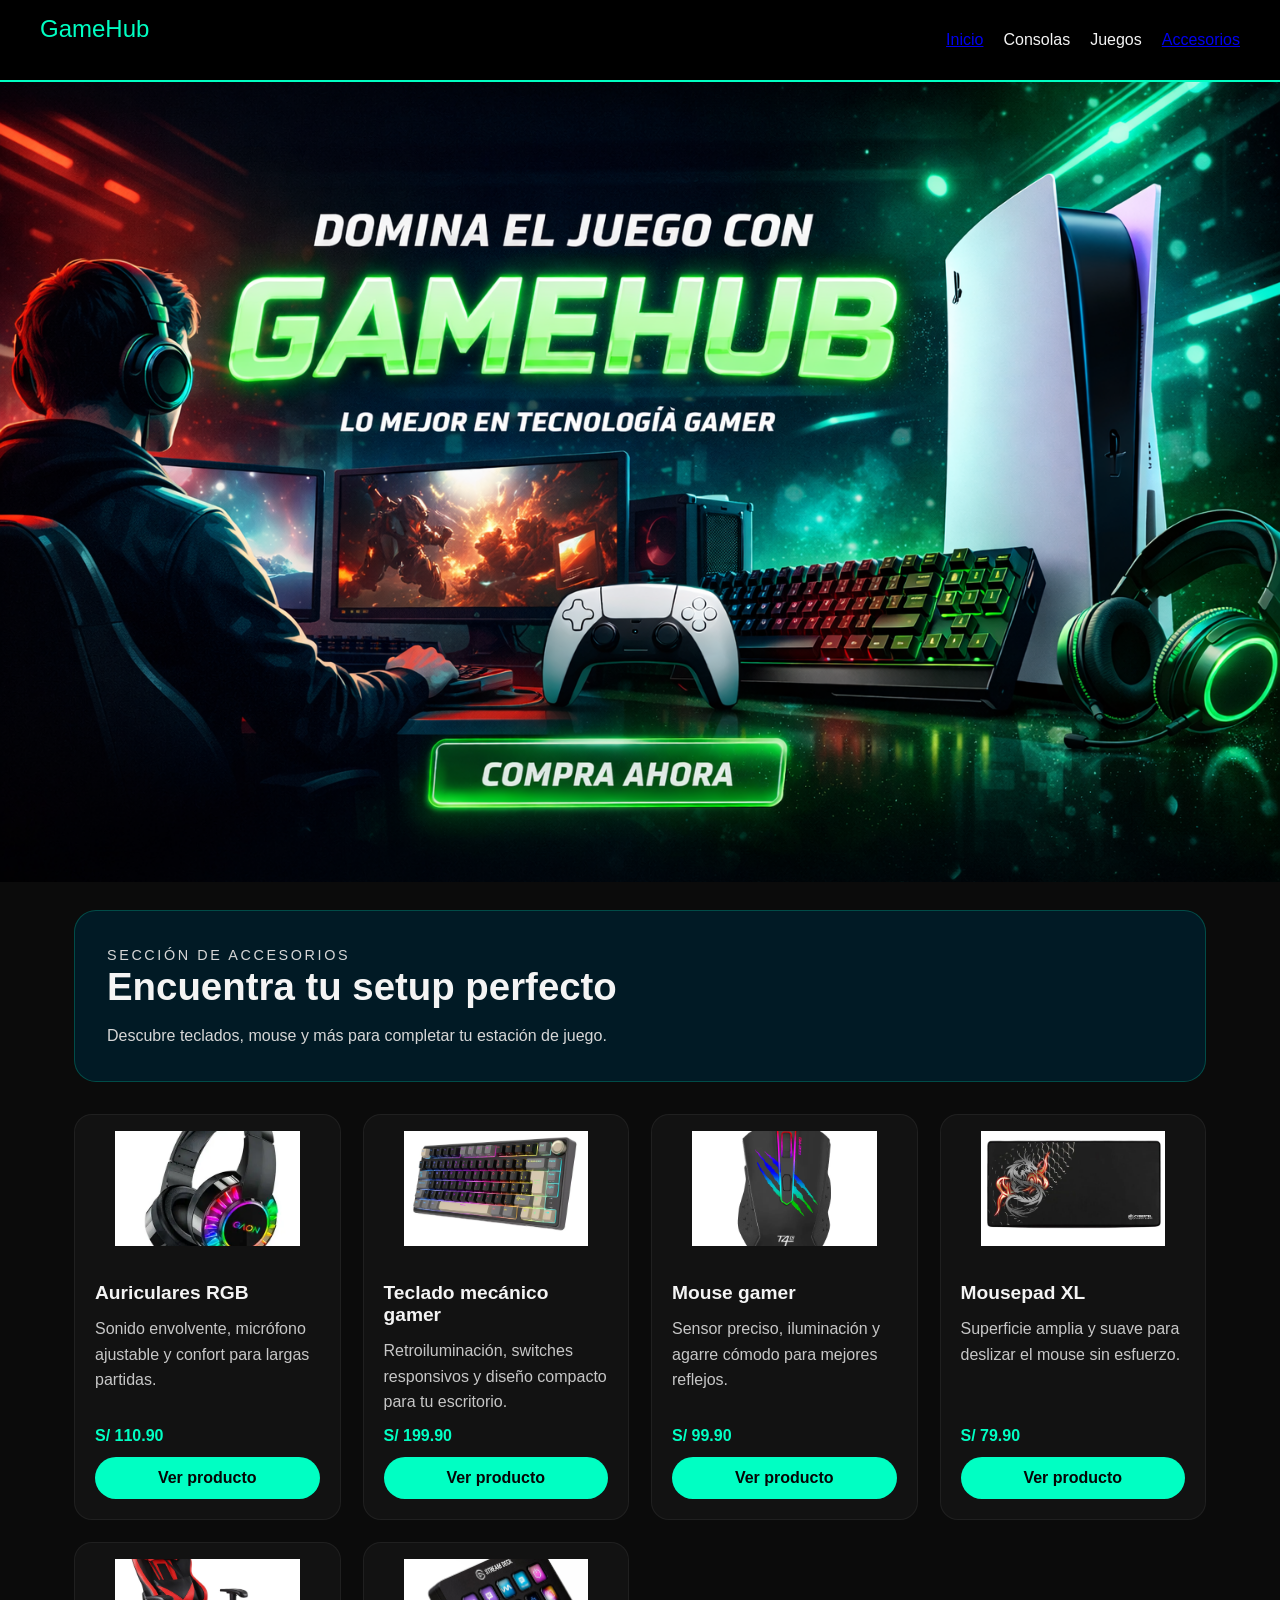
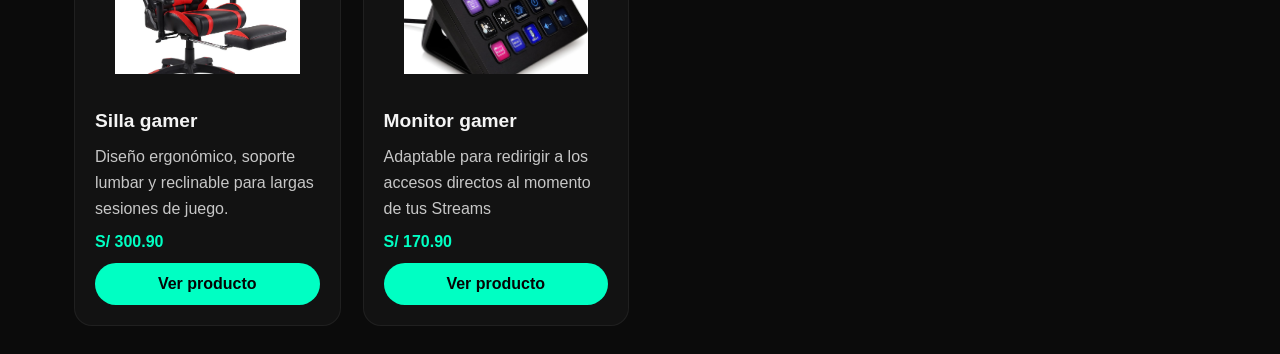
==== accesorios.html @ a3cf8e18 "Add files via upload" ====
<!DOCTYPE html>
<html lang="en">
<head>
    <meta charset="UTF-8">
    <title>Accesorios - Tienda de GameHub</title>
    <link rel="stylesheet" href="diseño.css">
    <link rel="shortcut icon" href="Logo.png" type="image/x-icon">
</head>
<body>
<header>
    <div class="logo">GameHub</div>
    <nav>
        <ul>
            <li><a href="index.html">Inicio</a></li>
            <li>Consolas</li>
            <li>Juegos</li>
            <li><a href="accesorios.html">Accesorios</a></li>
        </ul>
    </nav>
</header>
    <section class="banner">
    </section>
    <main class="accesorios-page">
        <header class="hero">
            <div class="hero-text">
                <p class="section-label">Sección de accesorios</p>
                <h1>Encuentra tu setup perfecto</h1>
                <p>Descubre teclados, mouse y más para completar tu estación de juego.</p>
            </div>
        </header>

        <section class="accesorios-list">
            <article class="accesorio-card">
                <figure>
                    <img src="audifonosgamer.webp" alt="Auriculares gaming RGB">
                </figure>
                <div class="card-content">
                    <h2>Auriculares RGB</h2>
                    <p>Sonido envolvente, micrófono ajustable y confort para largas partidas.</p>
                    <span class="precio">S/ 110.90</span>
                    <a class="boton" href="#">Ver producto</a>
                </div>
            </article>

            <article class="accesorio-card">
                <figure>
                    <img src="tecladogamer.webp" alt="Teclado mecanico para gaming">
                </figure>
                <div class="card-content">
                    <h2>Teclado mecánico gamer</h2>
                    <p>Retroiluminación, switches responsivos y diseño compacto para tu escritorio.</p>
                    <span class="precio">S/ 199.90</span>
                    <a class="boton" href="#">Ver producto</a>
                </div>
            </article>

            <article class="accesorio-card">
                <figure>
                    <img src="mouse.webp" alt="Mouse gamer ergonomico">
                </figure>
                <div class="card-content">
                    <h2>Mouse gamer</h2>
                    <p>Sensor preciso, iluminación y agarre cómodo para mejores reflejos.</p>
                    <span class="precio">S/ 99.90</span>
                    <a class="boton" href="#">Ver producto</a>
                </div>
            </article>

            <article class="accesorio-card">
                <figure>
                    <img src="mousepad.webp" alt="Alfombrilla gaming extragrande">
                </figure>
                <div class="card-content">
                    <h2>Mousepad XL</h2>
                    <p>Superficie amplia y suave para deslizar el mouse sin esfuerzo.</p>
                    <span class="precio">S/ 79.90</span>
                    <a class="boton" href="#">Ver producto</a>
                </div>
            </article>
            <article class="accesorio-card">
                <figure>
                    <img src="sillagaming.webp" alt="Silla gamer ergonómica">
                </figure>
                <div class="card-content">
                    <h2>Silla gamer</h2>
                    <p>Diseño ergonómico, soporte lumbar y reclinable para largas sesiones de juego.</p>
                    <span class="precio">S/ 300.90</span>
                    <a class="boton" href="#">Ver producto</a>
                </div>
            </article>
            <article class="accesorio-card">
                <figure>
                    <img src="stream deck.jpg" alt="Monitor gamer curvo 27 pulgadas">
                </figure>
                <div class="card-content">
                    <h2>Monitor gamer</h2>
                    <p>Adaptable para redirigir a los accesos directos al momento de tus Streams</p>
                    <span class="precio">S/ 170.90</span>
                    <a class="boton" href="#">Ver producto</a>
                </div>
            </article>
        </section>
    </main>
</body>
</html>
---- diseño.css ----
* {
    box-sizing: border-box;
}

body {
    margin: 0;
    font-family: "Segoe UI", Arial, sans-serif;
    background: #0b0b0b;
    color: #f4f4f4;
}
/* HEADER */
header {
    background: black;
    padding: 15px 40px;
    display: flex;
    justify-content: space-between;
    border-bottom: 2px solid #00ffc3;
}

.logo {
    font-size: 24px;
    color: #00ffc3;
}

nav ul {
    list-style: none;
    display: flex;
    gap: 20px;
}

nav ul li:hover {
    color: #00ffc3;
    cursor: pointer;
}
/* BANNER */
.banner {
    height: 800px;
    width: 100%;
    background: url('Banner.png') center/cover;
    display: flex;
    justify-content: center;
    align-items: center;
}

.accesorios-page {
    max-width: 1180px;
    margin: 0 auto;
    padding: 28px 24px;
}

.hero {
    background: rgba(2, 29, 41, 0.92);
    border: 1px solid rgba(0, 255, 195, 0.22);
    border-radius: 22px;
    padding: 32px;
    margin-bottom: 32px;
}

.section-label {
    margin: 0 0 12px;
    color: #00ffc3;
    font-size: 0.9rem;
    letter-spacing: 0.18em;
    text-transform: uppercase;
}

.hero h1 {
    margin: 0 0 14px;
    font-size: clamp(2rem, 3vw, 3.4rem);
    line-height: 1.05;
}

.hero p {
    margin: 0;
    max-width: 760px;
    color: #d7d7d7;
    line-height: 1.7;
}

.accesorios-list {
    display: grid;
    gap: 22px;
    grid-template-columns: repeat(auto-fit, minmax(260px, 1fr));
}

.accesorio-card {
    background: #121212;
    border: 1px solid rgba(255, 255, 255, 0.06);
    border-radius: 18px;
    overflow: hidden;
    display: flex;
    flex-direction: column;
    transition: transform 0.22s ease, border-color 0.22s ease;
}

.accesorio-card:hover {
    transform: translateY(-4px);
    border-color: #00ffc3;
}

.accesorio-card img {
    width: 100%;
    display: block;
    object-fit: cover;
    aspect-ratio: 16 / 10;
}

.card-content {
    padding: 20px;
    display: flex;
    flex-direction: column;
    gap: 12px;
    flex: 1;
}

.card-content h2 {
    margin: 0;
    font-size: 1.2rem;
}

.card-content p {
    margin: 0;
    color: #c7c7c7;
    line-height: 1.6;
    flex: 1;
}

.precio {
    display: inline-block;
    font-weight: 700;
    color: #00ffc3;
}

.boton {
    display: inline-block;
    text-decoration: none;
    background: #00ffc3;
    color: #050505;
    padding: 12px 18px;
    border-radius: 999px;
    font-weight: 600;
    text-align: center;
    transition: background 0.2s ease;
}

.boton:hover {
    background: #00ddb2;
}
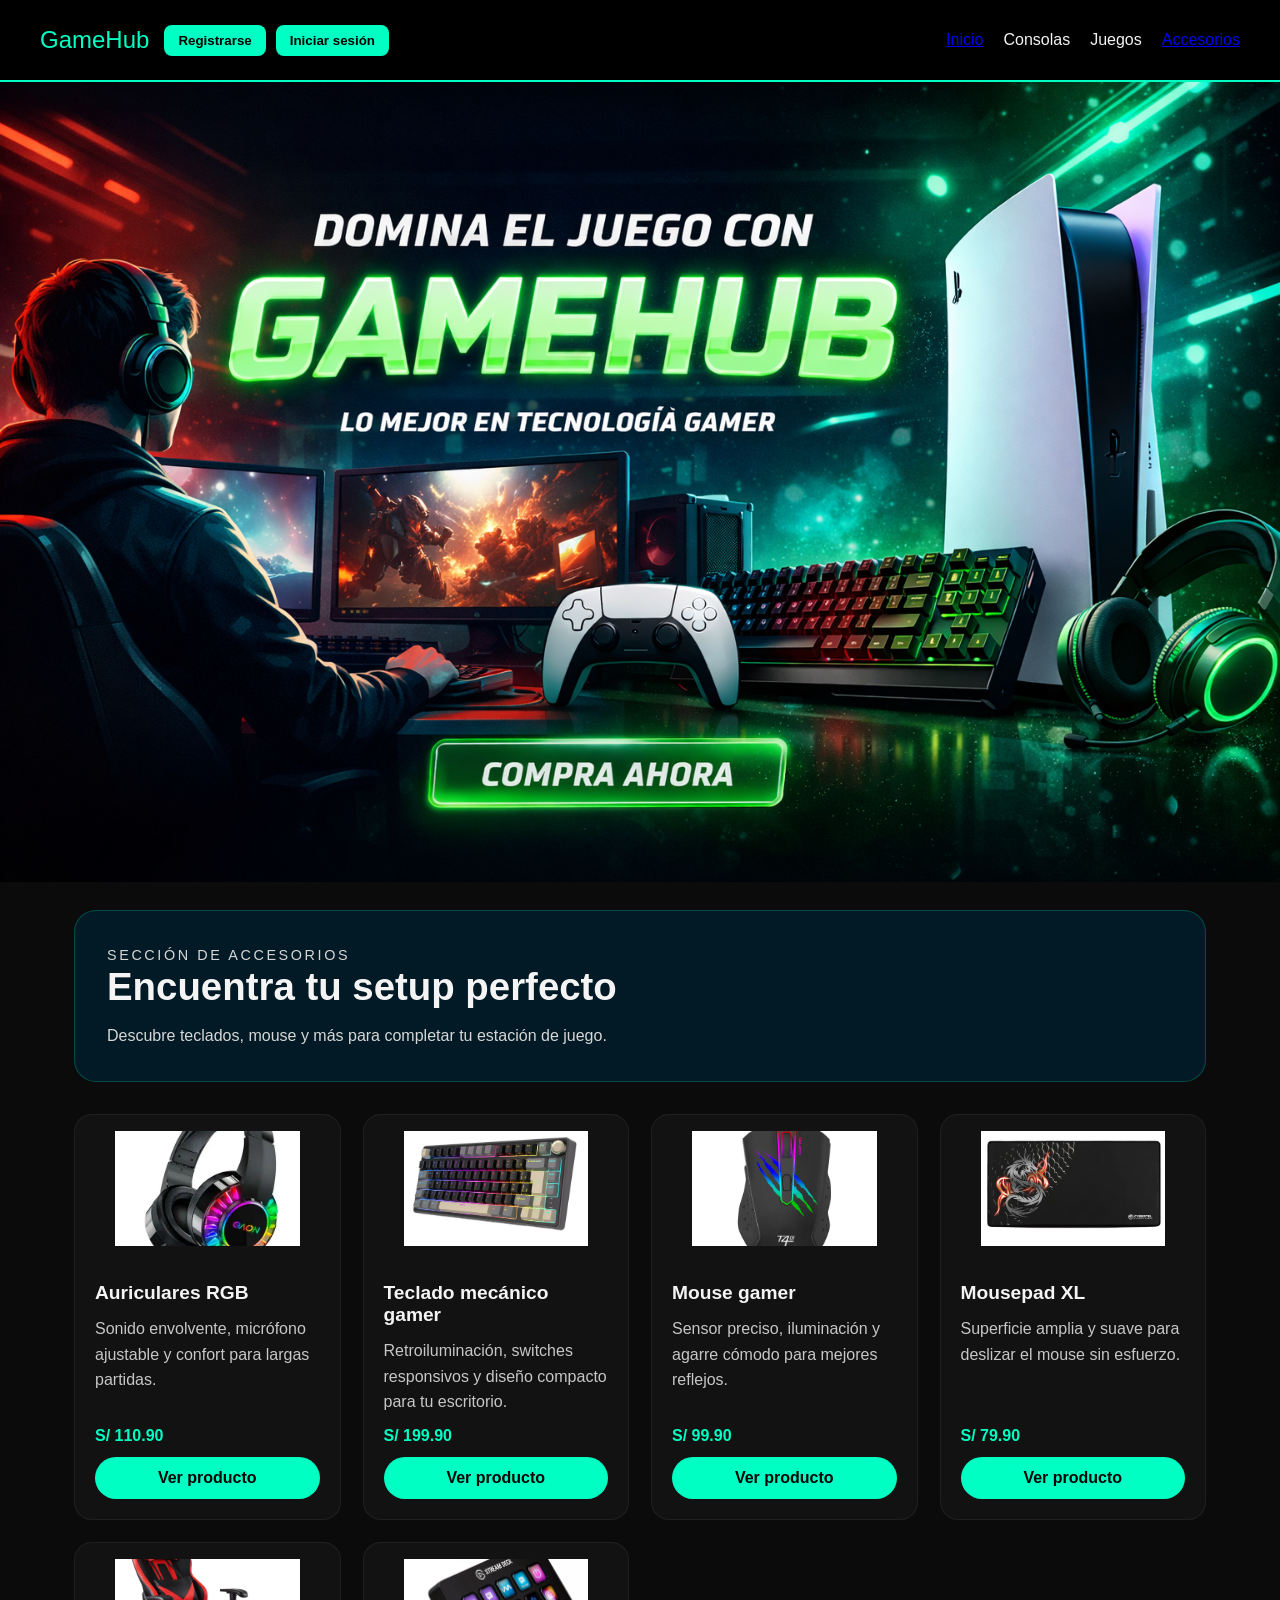
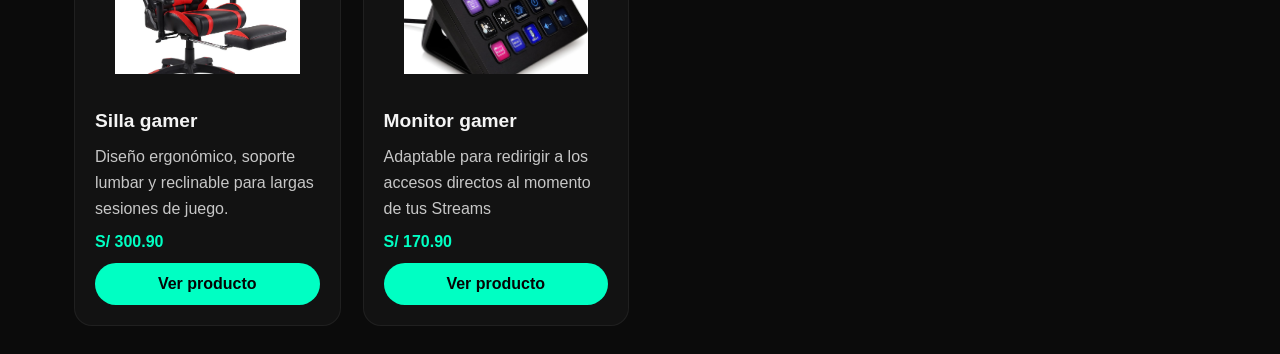
==== commit a67a3d1c: "Implementación de login y registro en accesorios con mejoras visuales para una estructura más organi" ====
--- a/accesorios.html
+++ b/accesorios.html
@@ -7,8 +7,17 @@
     <link rel="shortcut icon" href="Logo.png" type="image/x-icon">
 </head>
 <body>
+    
 <header>
-    <div class="logo">GameHub</div>
+    <div class="header-left">
+        <div class="logo">GameHub</div>
+
+        <div class="auth-buttons">
+            <button class="btn-register" onclick="abrirRegistro()">Registrarse</button>
+            <button class="btn-login" onclick="abrirLogin()">Iniciar sesión</button>
+        </div>
+    </div>
+
     <nav>
         <ul>
             <li><a href="index.html">Inicio</a></li>
--- a/diseño.css
+++ b/diseño.css
@@ -146,3 +146,76 @@
 .boton:hover {
     background: #00ddb2;
 }
+
+
+/* ===== BOTONES LOGIN / REGISTRO ===== */
+.auth-buttons {
+    display: flex;
+    gap: 10px;
+}
+
+.btn-login,
+.btn-register {
+    background: #00ffc3;
+    color: black;
+    border: none;
+    padding: 8px 14px;
+    border-radius: 8px;
+    cursor: pointer;
+    font-weight: bold;
+}
+
+.btn-login:hover,
+.btn-register:hover {
+    background: #00d9a8;
+}
+
+/* ===== MODAL ===== */
+.modal {
+    display: none;
+    position: fixed;
+    z-index: 999;
+    left: 0;
+    top: 0;
+    width: 100%;
+    height: 100%;
+    background: rgba(0,0,0,0.8);
+}
+
+.modal-contenido {
+    background: #1a1a1a;
+    margin: 10% auto;
+    padding: 20px;
+    width: 320px;
+    border-radius: 12px;
+    text-align: center;
+}
+
+.modal-contenido input {
+    width: 90%;
+    margin: 10px 0;
+    padding: 10px;
+    border-radius: 8px;
+    border: none;
+}
+
+.cerrar {
+    float: right;
+    font-size: 24px;
+    cursor: pointer;
+}
+
+.modal-contenido h2 {
+    color: #00ffc3;
+    margin-bottom: 15px;
+}
+
+header {
+    align-items: center;
+}
+
+.header-left {
+    display: flex;
+    align-items: center;
+    gap: 15px;
+}
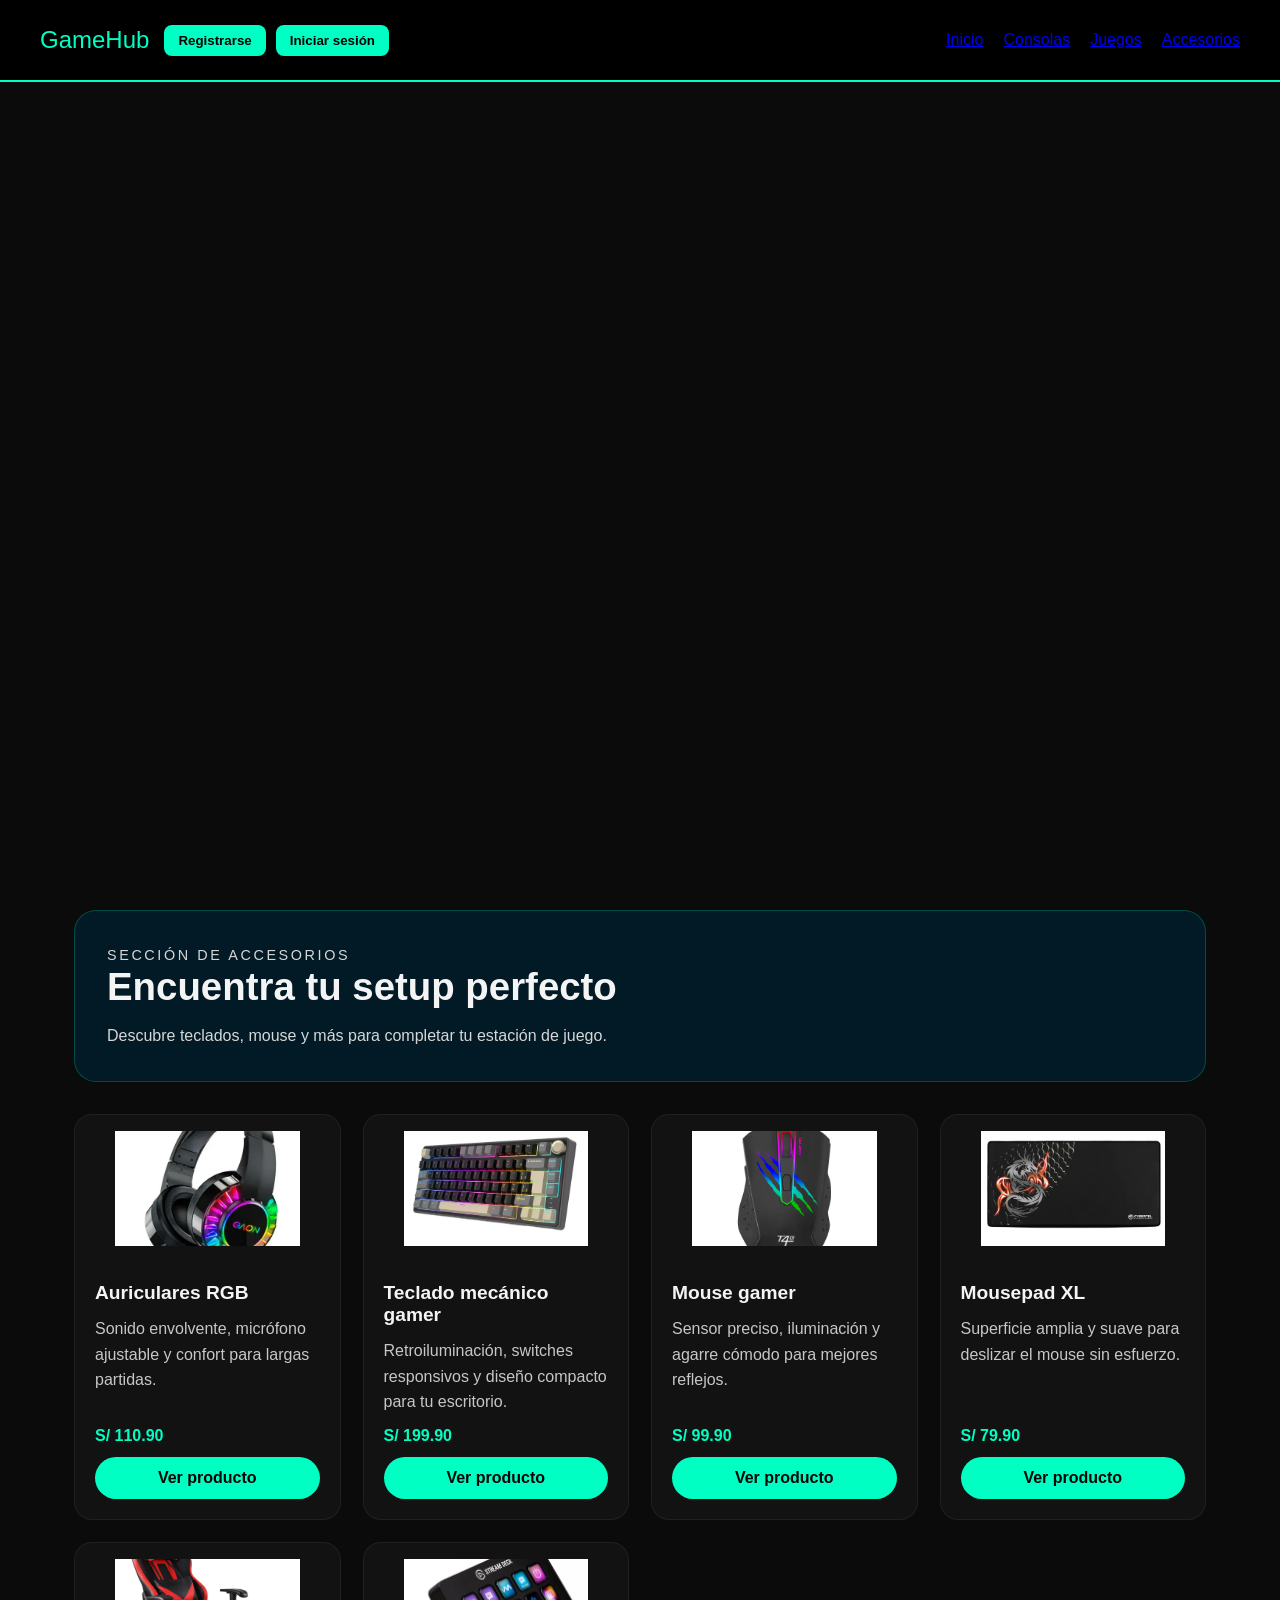
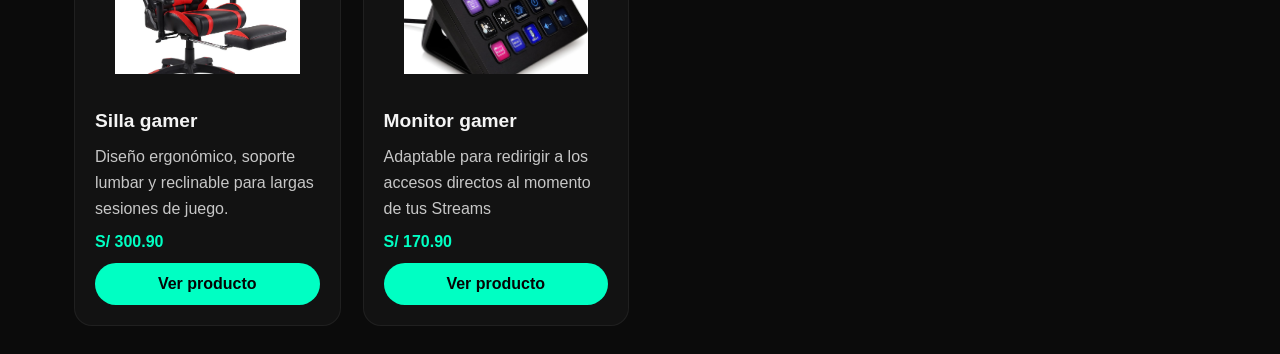
==== commit 74fc3411: "cambios en la estructura del proyecto" ====
--- a/accesorios.html
+++ b/accesorios.html
@@ -3,8 +3,8 @@
 <head>
     <meta charset="UTF-8">
     <title>Accesorios - Tienda de GameHub</title>
-    <link rel="stylesheet" href="diseño.css">
-    <link rel="shortcut icon" href="Logo.png" type="image/x-icon">
+    <link rel="stylesheet" href="estilos/diseño.css">
+    <link rel="shortcut icon" href="imagenes/Logo.png" type="image/x-icon">
 </head>
 <body>
     
@@ -21,8 +21,8 @@
     <nav>
         <ul>
             <li><a href="index.html">Inicio</a></li>
-            <li>Consolas</li>
-            <li>Juegos</li>
+            <li><a href="consola.html">Consolas</a></li>
+            <li><a href="juegos.html">Juegos</a></li>
             <li><a href="accesorios.html">Accesorios</a></li>
         </ul>
     </nav>
@@ -41,7 +41,7 @@
         <section class="accesorios-list">
             <article class="accesorio-card">
                 <figure>
-                    <img src="audifonosgamer.webp" alt="Auriculares gaming RGB">
+                    <img src="imagenes/audifonosgamer.webp" alt="Auriculares gaming RGB">
                 </figure>
                 <div class="card-content">
                     <h2>Auriculares RGB</h2>
@@ -53,7 +53,7 @@
 
             <article class="accesorio-card">
                 <figure>
-                    <img src="tecladogamer.webp" alt="Teclado mecanico para gaming">
+                    <img src="imagenes/tecladogamer.webp" alt="Teclado mecanico para gaming">
                 </figure>
                 <div class="card-content">
                     <h2>Teclado mecánico gamer</h2>
@@ -65,7 +65,7 @@
 
             <article class="accesorio-card">
                 <figure>
-                    <img src="mouse.webp" alt="Mouse gamer ergonomico">
+                    <img src="imagenes/mouse.webp" alt="Mouse gamer ergonomico">
                 </figure>
                 <div class="card-content">
                     <h2>Mouse gamer</h2>
@@ -77,7 +77,7 @@
 
             <article class="accesorio-card">
                 <figure>
-                    <img src="mousepad.webp" alt="Alfombrilla gaming extragrande">
+                    <img src="imagenes/mousepad.webp" alt="Alfombrilla gaming extragrande">
                 </figure>
                 <div class="card-content">
                     <h2>Mousepad XL</h2>
@@ -88,7 +88,7 @@
             </article>
             <article class="accesorio-card">
                 <figure>
-                    <img src="sillagaming.webp" alt="Silla gamer ergonómica">
+                    <img src="imagenes/sillagaming.webp" alt="Silla gamer ergonómica">
                 </figure>
                 <div class="card-content">
                     <h2>Silla gamer</h2>
@@ -99,7 +99,7 @@
             </article>
             <article class="accesorio-card">
                 <figure>
-                    <img src="stream deck.jpg" alt="Monitor gamer curvo 27 pulgadas">
+                    <img src="imagenes/stream deck.jpg" alt="Monitor gamer curvo 27 pulgadas">
                 </figure>
                 <div class="card-content">
                     <h2>Monitor gamer</h2>
@@ -110,5 +110,29 @@
             </article>
         </section>
     </main>
+
+    <!-- MODAL REGISTRO -->
+<div id="modalRegistro" class="modal">
+    <div class="modal-contenido">
+        <span class="cerrar" onclick="cerrarRegistro()">&times;</span>
+        <h2>Registro 🎮</h2>
+        <input type="text" id="nuevoUsuario" placeholder="Usuario">
+        <input type="password" id="nuevaPassword" placeholder="Contraseña">
+        <button onclick="registrarUsuario()">Registrarse</button>
+    </div>
+</div>
+
+<!-- MODAL LOGIN -->
+<div id="modalLogin" class="modal">
+    <div class="modal-contenido">
+        <span class="cerrar" onclick="cerrarLogin()">&times;</span>
+        <h2>Iniciar Sesión 🎮</h2>
+        <input type="text" id="usuario" placeholder="Usuario">
+        <input type="password" id="password" placeholder="Contraseña">
+        <button onclick="iniciarSesion()">Entrar</button>
+    </div>
+</div>
+
+<script src="funciones.js"></script> 
 </body>
 </html>
--- a/estilos/diseño.css
+++ b/estilos/diseño.css
@@ -0,0 +1,221 @@
+* {
+    box-sizing: border-box;
+}
+
+body {
+    margin: 0;
+    font-family: "Segoe UI", Arial, sans-serif;
+    background: #0b0b0b;
+    color: #f4f4f4;
+}
+/* HEADER */
+header {
+    background: black;
+    padding: 15px 40px;
+    display: flex;
+    justify-content: space-between;
+    border-bottom: 2px solid #00ffc3;
+}
+
+.logo {
+    font-size: 24px;
+    color: #00ffc3;
+}
+
+nav ul {
+    list-style: none;
+    display: flex;
+    gap: 20px;
+}
+
+nav ul li:hover {
+    color: #00ffc3;
+    cursor: pointer;
+}
+/* BANNER */
+.banner {
+    height: 800px;
+    width: 100%;
+    background: url('Banner.png') center/cover;
+    display: flex;
+    justify-content: center;
+    align-items: center;
+}
+
+.accesorios-page {
+    max-width: 1180px;
+    margin: 0 auto;
+    padding: 28px 24px;
+}
+
+.hero {
+    background: rgba(2, 29, 41, 0.92);
+    border: 1px solid rgba(0, 255, 195, 0.22);
+    border-radius: 22px;
+    padding: 32px;
+    margin-bottom: 32px;
+}
+
+.section-label {
+    margin: 0 0 12px;
+    color: #00ffc3;
+    font-size: 0.9rem;
+    letter-spacing: 0.18em;
+    text-transform: uppercase;
+}
+
+.hero h1 {
+    margin: 0 0 14px;
+    font-size: clamp(2rem, 3vw, 3.4rem);
+    line-height: 1.05;
+}
+
+.hero p {
+    margin: 0;
+    max-width: 760px;
+    color: #d7d7d7;
+    line-height: 1.7;
+}
+
+.accesorios-list {
+    display: grid;
+    gap: 22px;
+    grid-template-columns: repeat(auto-fit, minmax(260px, 1fr));
+}
+
+.accesorio-card {
+    background: #121212;
+    border: 1px solid rgba(255, 255, 255, 0.06);
+    border-radius: 18px;
+    overflow: hidden;
+    display: flex;
+    flex-direction: column;
+    transition: transform 0.22s ease, border-color 0.22s ease;
+}
+
+.accesorio-card:hover {
+    transform: translateY(-4px);
+    border-color: #00ffc3;
+}
+
+.accesorio-card img {
+    width: 100%;
+    display: block;
+    object-fit: cover;
+    aspect-ratio: 16 / 10;
+}
+
+.card-content {
+    padding: 20px;
+    display: flex;
+    flex-direction: column;
+    gap: 12px;
+    flex: 1;
+}
+
+.card-content h2 {
+    margin: 0;
+    font-size: 1.2rem;
+}
+
+.card-content p {
+    margin: 0;
+    color: #c7c7c7;
+    line-height: 1.6;
+    flex: 1;
+}
+
+.precio {
+    display: inline-block;
+    font-weight: 700;
+    color: #00ffc3;
+}
+
+.boton {
+    display: inline-block;
+    text-decoration: none;
+    background: #00ffc3;
+    color: #050505;
+    padding: 12px 18px;
+    border-radius: 999px;
+    font-weight: 600;
+    text-align: center;
+    transition: background 0.2s ease;
+}
+
+.boton:hover {
+    background: #00ddb2;
+}
+
+
+/* ===== BOTONES LOGIN / REGISTRO ===== */
+.auth-buttons {
+    display: flex;
+    gap: 10px;
+}
+
+.btn-login,
+.btn-register {
+    background: #00ffc3;
+    color: black;
+    border: none;
+    padding: 8px 14px;
+    border-radius: 8px;
+    cursor: pointer;
+    font-weight: bold;
+}
+
+.btn-login:hover,
+.btn-register:hover {
+    background: #00d9a8;
+}
+
+/* ===== MODAL ===== */
+.modal {
+    display: none;
+    position: fixed;
+    z-index: 999;
+    left: 0;
+    top: 0;
+    width: 100%;
+    height: 100%;
+    background: rgba(0,0,0,0.8);
+}
+
+.modal-contenido {
+    background: #1a1a1a;
+    margin: 10% auto;
+    padding: 20px;
+    width: 320px;
+    border-radius: 12px;
+    text-align: center;
+}
+
+.modal-contenido input {
+    width: 90%;
+    margin: 10px 0;
+    padding: 10px;
+    border-radius: 8px;
+    border: none;
+}
+
+.cerrar {
+    float: right;
+    font-size: 24px;
+    cursor: pointer;
+}
+
+.modal-contenido h2 {
+    color: #00ffc3;
+    margin-bottom: 15px;
+}
+
+header {
+    align-items: center;
+}
+
+.header-left {
+    display: flex;
+    align-items: center;
+    gap: 15px;
+}
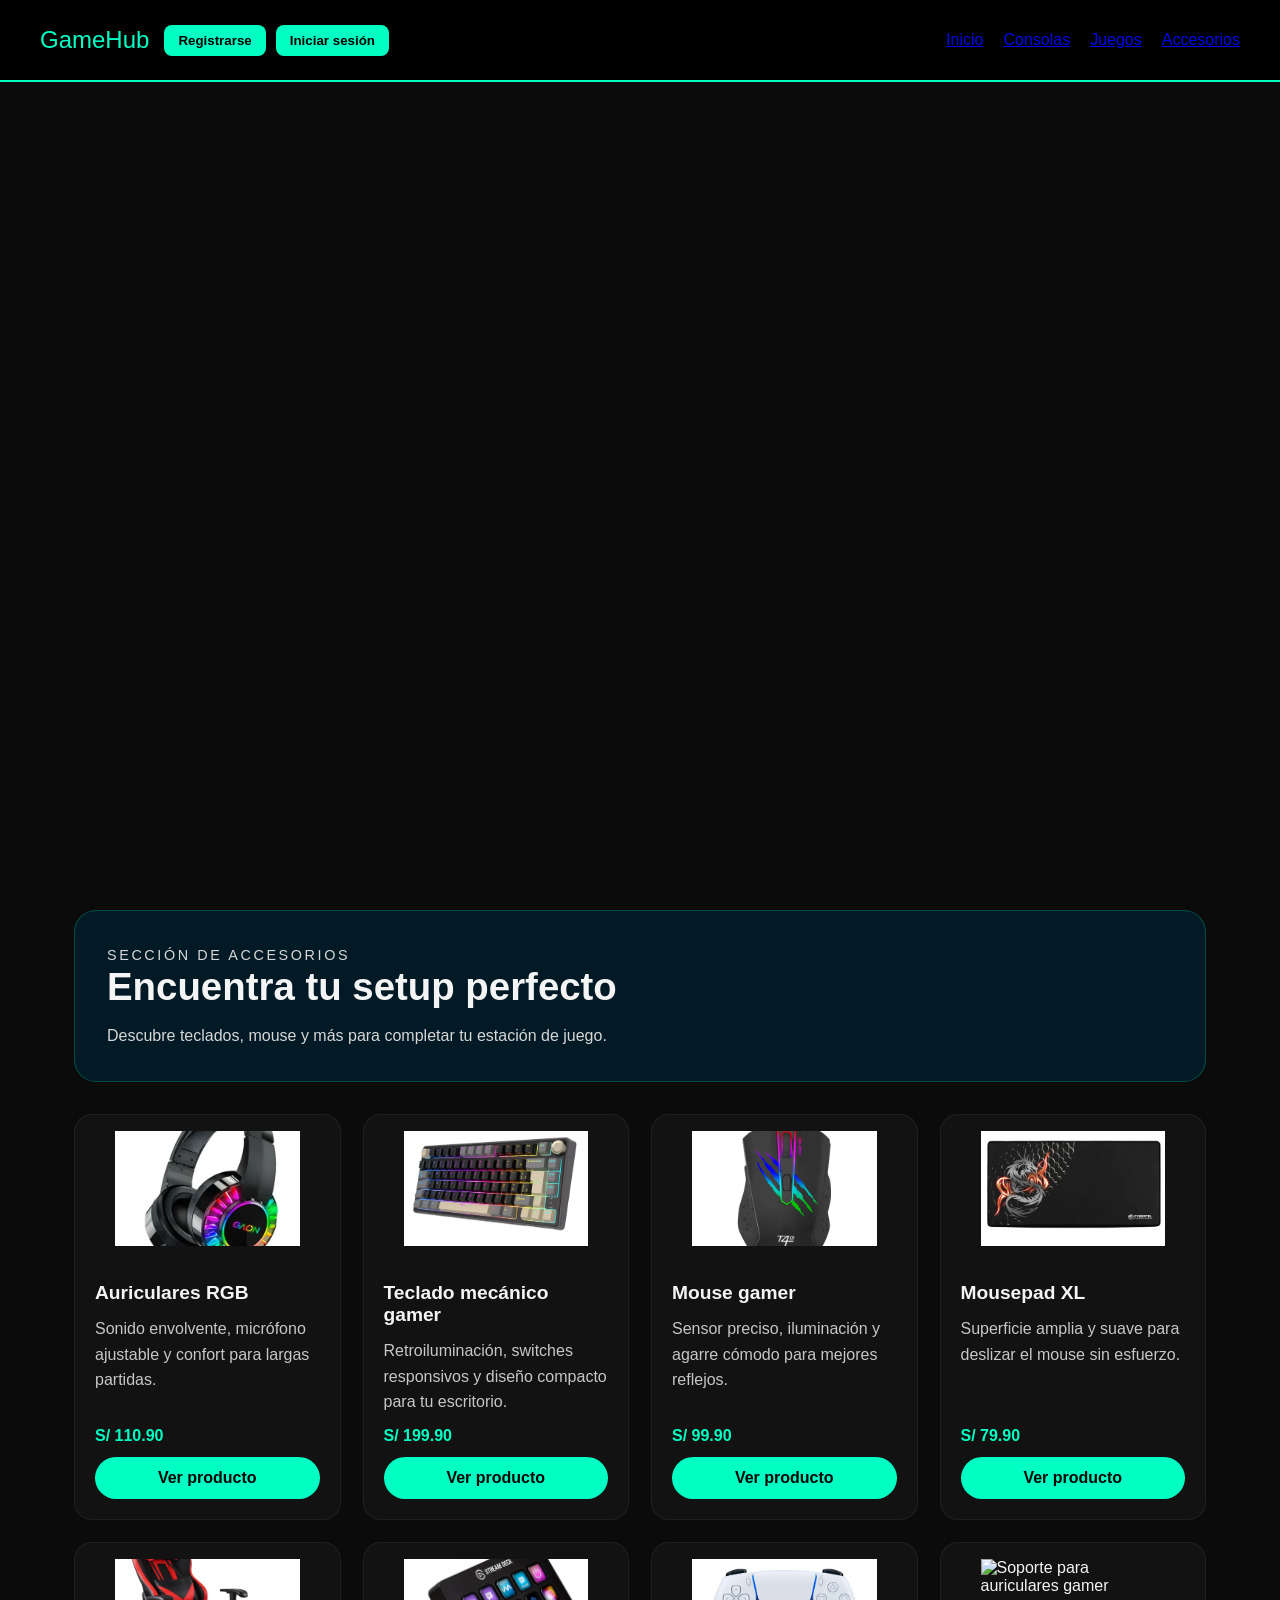
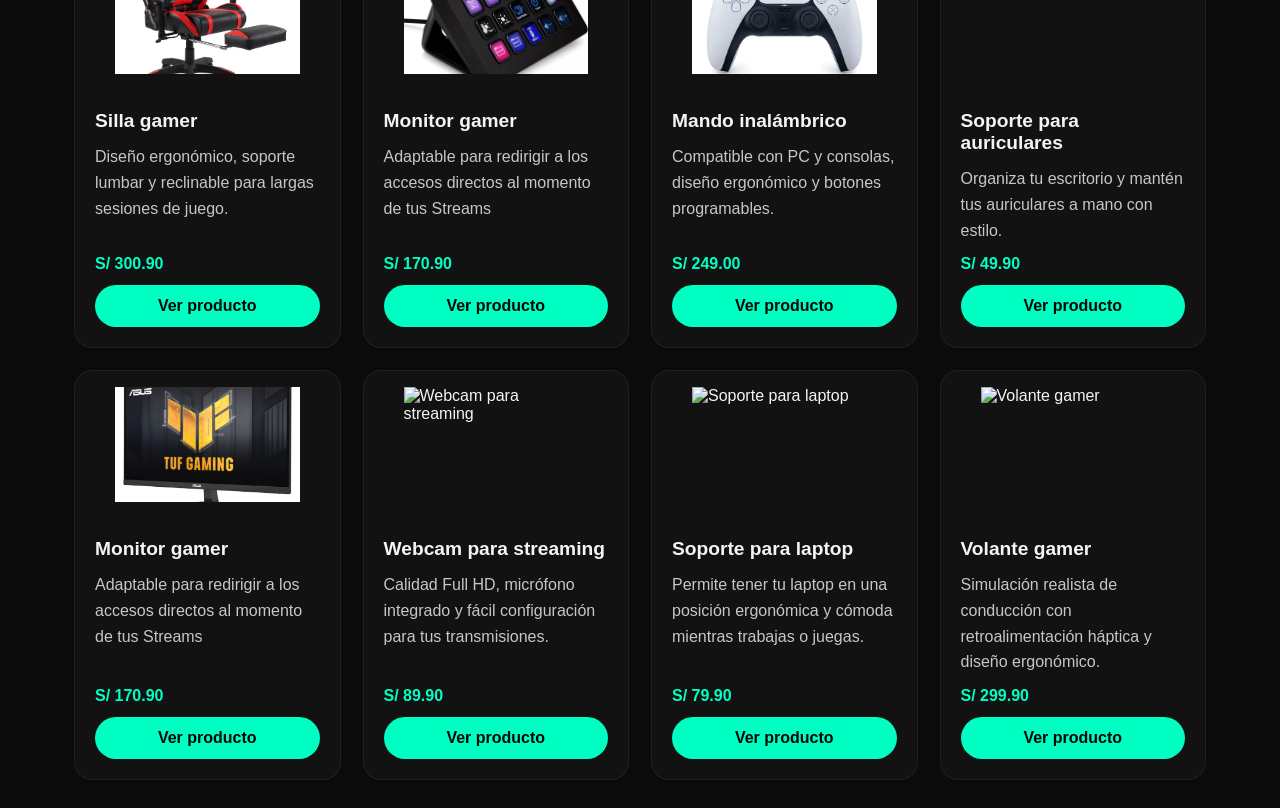
==== commit a4aafe26: "Add files via upload" ====
--- a/accesorios.html
+++ b/accesorios.html
@@ -1,138 +1,204 @@
-<!DOCTYPE html>
-<html lang="en">
-<head>
-    <meta charset="UTF-8">
-    <title>Accesorios - Tienda de GameHub</title>
-    <link rel="stylesheet" href="estilos/diseño.css">
-    <link rel="shortcut icon" href="imagenes/Logo.png" type="image/x-icon">
-</head>
-<body>
-    
-<header>
-    <div class="header-left">
-        <div class="logo">GameHub</div>
-
-        <div class="auth-buttons">
-            <button class="btn-register" onclick="abrirRegistro()">Registrarse</button>
-            <button class="btn-login" onclick="abrirLogin()">Iniciar sesión</button>
-        </div>
-    </div>
-
-    <nav>
-        <ul>
-            <li><a href="index.html">Inicio</a></li>
-            <li><a href="consola.html">Consolas</a></li>
-            <li><a href="juegos.html">Juegos</a></li>
-            <li><a href="accesorios.html">Accesorios</a></li>
-        </ul>
-    </nav>
-</header>
-    <section class="banner">
-    </section>
-    <main class="accesorios-page">
-        <header class="hero">
-            <div class="hero-text">
-                <p class="section-label">Sección de accesorios</p>
-                <h1>Encuentra tu setup perfecto</h1>
-                <p>Descubre teclados, mouse y más para completar tu estación de juego.</p>
-            </div>
-        </header>
-
-        <section class="accesorios-list">
-            <article class="accesorio-card">
-                <figure>
-                    <img src="imagenes/audifonosgamer.webp" alt="Auriculares gaming RGB">
-                </figure>
-                <div class="card-content">
-                    <h2>Auriculares RGB</h2>
-                    <p>Sonido envolvente, micrófono ajustable y confort para largas partidas.</p>
-                    <span class="precio">S/ 110.90</span>
-                    <a class="boton" href="#">Ver producto</a>
-                </div>
-            </article>
-
-            <article class="accesorio-card">
-                <figure>
-                    <img src="imagenes/tecladogamer.webp" alt="Teclado mecanico para gaming">
-                </figure>
-                <div class="card-content">
-                    <h2>Teclado mecánico gamer</h2>
-                    <p>Retroiluminación, switches responsivos y diseño compacto para tu escritorio.</p>
-                    <span class="precio">S/ 199.90</span>
-                    <a class="boton" href="#">Ver producto</a>
-                </div>
-            </article>
-
-            <article class="accesorio-card">
-                <figure>
-                    <img src="imagenes/mouse.webp" alt="Mouse gamer ergonomico">
-                </figure>
-                <div class="card-content">
-                    <h2>Mouse gamer</h2>
-                    <p>Sensor preciso, iluminación y agarre cómodo para mejores reflejos.</p>
-                    <span class="precio">S/ 99.90</span>
-                    <a class="boton" href="#">Ver producto</a>
-                </div>
-            </article>
-
-            <article class="accesorio-card">
-                <figure>
-                    <img src="imagenes/mousepad.webp" alt="Alfombrilla gaming extragrande">
-                </figure>
-                <div class="card-content">
-                    <h2>Mousepad XL</h2>
-                    <p>Superficie amplia y suave para deslizar el mouse sin esfuerzo.</p>
-                    <span class="precio">S/ 79.90</span>
-                    <a class="boton" href="#">Ver producto</a>
-                </div>
-            </article>
-            <article class="accesorio-card">
-                <figure>
-                    <img src="imagenes/sillagaming.webp" alt="Silla gamer ergonómica">
-                </figure>
-                <div class="card-content">
-                    <h2>Silla gamer</h2>
-                    <p>Diseño ergonómico, soporte lumbar y reclinable para largas sesiones de juego.</p>
-                    <span class="precio">S/ 300.90</span>
-                    <a class="boton" href="#">Ver producto</a>
-                </div>
-            </article>
-            <article class="accesorio-card">
-                <figure>
-                    <img src="imagenes/stream deck.jpg" alt="Monitor gamer curvo 27 pulgadas">
-                </figure>
-                <div class="card-content">
-                    <h2>Monitor gamer</h2>
-                    <p>Adaptable para redirigir a los accesos directos al momento de tus Streams</p>
-                    <span class="precio">S/ 170.90</span>
-                    <a class="boton" href="#">Ver producto</a>
-                </div>
-            </article>
-        </section>
-    </main>
-
-    <!-- MODAL REGISTRO -->
-<div id="modalRegistro" class="modal">
-    <div class="modal-contenido">
-        <span class="cerrar" onclick="cerrarRegistro()">&times;</span>
-        <h2>Registro 🎮</h2>
-        <input type="text" id="nuevoUsuario" placeholder="Usuario">
-        <input type="password" id="nuevaPassword" placeholder="Contraseña">
-        <button onclick="registrarUsuario()">Registrarse</button>
-    </div>
-</div>
-
-<!-- MODAL LOGIN -->
-<div id="modalLogin" class="modal">
-    <div class="modal-contenido">
-        <span class="cerrar" onclick="cerrarLogin()">&times;</span>
-        <h2>Iniciar Sesión 🎮</h2>
-        <input type="text" id="usuario" placeholder="Usuario">
-        <input type="password" id="password" placeholder="Contraseña">
-        <button onclick="iniciarSesion()">Entrar</button>
-    </div>
-</div>
-
-<script src="funciones.js"></script> 
-</body>
+<!DOCTYPE html>
+<html lang="en">
+<head>
+    <meta charset="UTF-8">
+    <title>Accesorios - Tienda de GameHub</title>
+    <link rel="stylesheet" href="estilos/diseño.css">
+    <link rel="shortcut icon" href="imagenes/Logo.png" type="image/x-icon">
+</head>
+<body>
+    
+<header>
+    <div class="header-left">
+        <div class="logo">GameHub</div>
+
+        <div class="auth-buttons">
+            <button class="btn-register" onclick="abrirRegistro()">Registrarse</button>
+            <button class="btn-login" onclick="abrirLogin()">Iniciar sesión</button>
+        </div>
+    </div>
+
+    <nav>
+        <ul>
+            <li><a href="index.html">Inicio</a></li>
+            <li><a href="consola.html">Consolas</a></li>
+            <li><a href="juegos.html">Juegos</a></li>
+            <li><a href="accesorios.html">Accesorios</a></li>
+        </ul>
+    </nav>
+</header>
+    <section class="banner">
+    </section>
+    <main class="accesorios-page">
+        <header class="hero">
+            <div class="hero-text">
+                <p class="section-label">Sección de accesorios</p>
+                <h1>Encuentra tu setup perfecto</h1>
+                <p>Descubre teclados, mouse y más para completar tu estación de juego.</p>
+            </div>
+        </header>
+
+        <section class="accesorios-list">
+            <article class="accesorio-card">
+                <figure>
+                    <img src="imagenes/audifonosgamer.webp" alt="Auriculares gaming RGB">
+                </figure>
+                <div class="card-content">
+                    <h2>Auriculares RGB</h2>
+                    <p>Sonido envolvente, micrófono ajustable y confort para largas partidas.</p>
+                    <span class="precio">S/ 110.90</span>
+                    <a class="boton" href="#">Ver producto</a>
+                </div>
+            </article>
+
+            <article class="accesorio-card">
+                <figure>
+                    <img src="imagenes/tecladogamer.webp" alt="Teclado mecanico para gaming">
+                </figure>
+                <div class="card-content">
+                    <h2>Teclado mecánico gamer</h2>
+                    <p>Retroiluminación, switches responsivos y diseño compacto para tu escritorio.</p>
+                    <span class="precio">S/ 199.90</span>
+                    <a class="boton" href="#">Ver producto</a>
+                </div>
+            </article>
+
+            <article class="accesorio-card">
+                <figure>
+                    <img src="imagenes/mouse.webp" alt="Mouse gamer ergonomico">
+                </figure>
+                <div class="card-content">
+                    <h2>Mouse gamer</h2>
+                    <p>Sensor preciso, iluminación y agarre cómodo para mejores reflejos.</p>
+                    <span class="precio">S/ 99.90</span>
+                    <a class="boton" href="#">Ver producto</a>
+                </div>
+            </article>
+
+            <article class="accesorio-card">
+                <figure>
+                    <img src="imagenes/mousepad.webp" alt="Alfombrilla gaming extragrande">
+                </figure>
+                <div class="card-content">
+                    <h2>Mousepad XL</h2>
+                    <p>Superficie amplia y suave para deslizar el mouse sin esfuerzo.</p>
+                    <span class="precio">S/ 79.90</span>
+                    <a class="boton" href="#">Ver producto</a>
+                </div>
+            </article>
+            <article class="accesorio-card">
+                <figure>
+                    <img src="imagenes/sillagaming.webp" alt="Silla gamer ergonómica">
+                </figure>
+                <div class="card-content">
+                    <h2>Silla gamer</h2>
+                    <p>Diseño ergonómico, soporte lumbar y reclinable para largas sesiones de juego.</p>
+                    <span class="precio">S/ 300.90</span>
+                    <a class="boton" href="#">Ver producto</a>
+                </div>
+            </article>
+            <article class="accesorio-card">
+                <figure>
+                    <img src="imagenes/stream deck.jpg" alt="Monitor gamer curvo 27 pulgadas">
+                </figure>
+                <div class="card-content">
+                    <h2>Monitor gamer</h2>
+                    <p>Adaptable para redirigir a los accesos directos al momento de tus Streams</p>
+                    <span class="precio">S/ 170.90</span>
+                    <a class="boton" href="#">Ver producto</a>
+                </div>
+            </article>
+            <article class="accesorio-card">
+                <figure>
+                    <img src="imagenes/mandogamer.webp" alt="Mando gamer inalámbrico">
+                </figure>
+                <div class="card-content">
+                    <h2>Mando inalámbrico</h2>
+                    <p>Compatible con PC y consolas, diseño ergonómico y botones programables.</p>
+                    <span class="precio">S/ 249.00</span>
+                    <a class="boton" href="#">Ver producto</a>
+                </div>
+            </article>
+            <article class="accesorio-card">
+                <figure>
+                    <img src="imagenes/soporteaudifonos.webp" alt="Soporte para auriculares gamer">
+                </figure>
+                <div class="card-content">
+                    <h2>Soporte para auriculares</h2>
+                    <p>Organiza tu escritorio y mantén tus auriculares a mano con estilo.</p>
+                    <span class="precio">S/ 49.90</span>
+                    <a class="boton" href="#">Ver producto</a>
+                </div>
+            </article>
+            <article class="accesorio-card">
+                <figure>
+                    <img src="imagenes/monitorgamer.webp" alt="Monitor gamer curvo 27 pulgadas">
+                </figure>
+                <div class="card-content">
+                    <h2>Monitor gamer</h2>
+                    <p>Adaptable para redirigir a los accesos directos al momento de tus Streams</p>
+                    <span class="precio">S/ 170.90</span>
+                    <a class="boton" href="#">Ver producto</a>
+                </div>
+            </article>
+            <article class="accesorio-card">
+                <figure>
+                    <img src="imagenes/webcam.webp" alt="Webcam para streaming">
+                </figure>
+                <div class="card-content">
+                    <h2>Webcam para streaming</h2>
+                    <p>Calidad Full HD, micrófono integrado y fácil configuración para tus transmisiones.</p>
+                    <span class="precio">S/ 89.90</span>
+                    <a class="boton" href="#">Ver producto</a>
+                </div>
+            </article>
+            <article class="accesorio-card">
+                <figure>
+                    <img src="imagenes/soportelaptop.webp" alt="Soporte para laptop">
+                </figure>
+                <div class="card-content">
+                    <h2>Soporte para laptop</h2>
+                    <p>Permite tener tu laptop en una posición ergonómica y cómoda mientras trabajas o juegas.</p>
+                    <span class="precio">S/ 79.90</span>
+                    <a class="boton" href="#">Ver producto</a>
+                </div>
+            </article>
+            <article class="accesorio-card">
+                <figure>
+                    <img src="imagenes/volantegamer.webp" alt="Volante gamer">
+                </figure>
+                <div class="card-content">
+                    <h2>Volante gamer</h2>
+                    <p>Simulación realista de conducción con retroalimentación háptica y diseño ergonómico.</p>
+                    <span class="precio">S/ 299.90</span>
+                    <a class="boton" href="#">Ver producto</a>
+                </div>
+            </article>
+        </section>
+    </main>
+
+    <!-- MODAL REGISTRO -->
+<div id="modalRegistro" class="modal">
+    <div class="modal-contenido">
+        <span class="cerrar" onclick="cerrarRegistro()">&times;</span>
+        <h2>Registro 🎮</h2>
+        <input type="text" id="nuevoUsuario" placeholder="Usuario">
+        <input type="password" id="nuevaPassword" placeholder="Contraseña">
+        <button onclick="registrarUsuario()">Registrarse</button>
+    </div>
+</div>
+
+<!-- MODAL LOGIN -->
+<div id="modalLogin" class="modal">
+    <div class="modal-contenido">
+        <span class="cerrar" onclick="cerrarLogin()">&times;</span>
+        <h2>Iniciar Sesión 🎮</h2>
+        <input type="text" id="usuario" placeholder="Usuario">
+        <input type="password" id="password" placeholder="Contraseña">
+        <button onclick="iniciarSesion()">Entrar</button>
+    </div>
+</div>
+
+<script src="funciones/funciones.js"></script> 
+</body>
 </html>
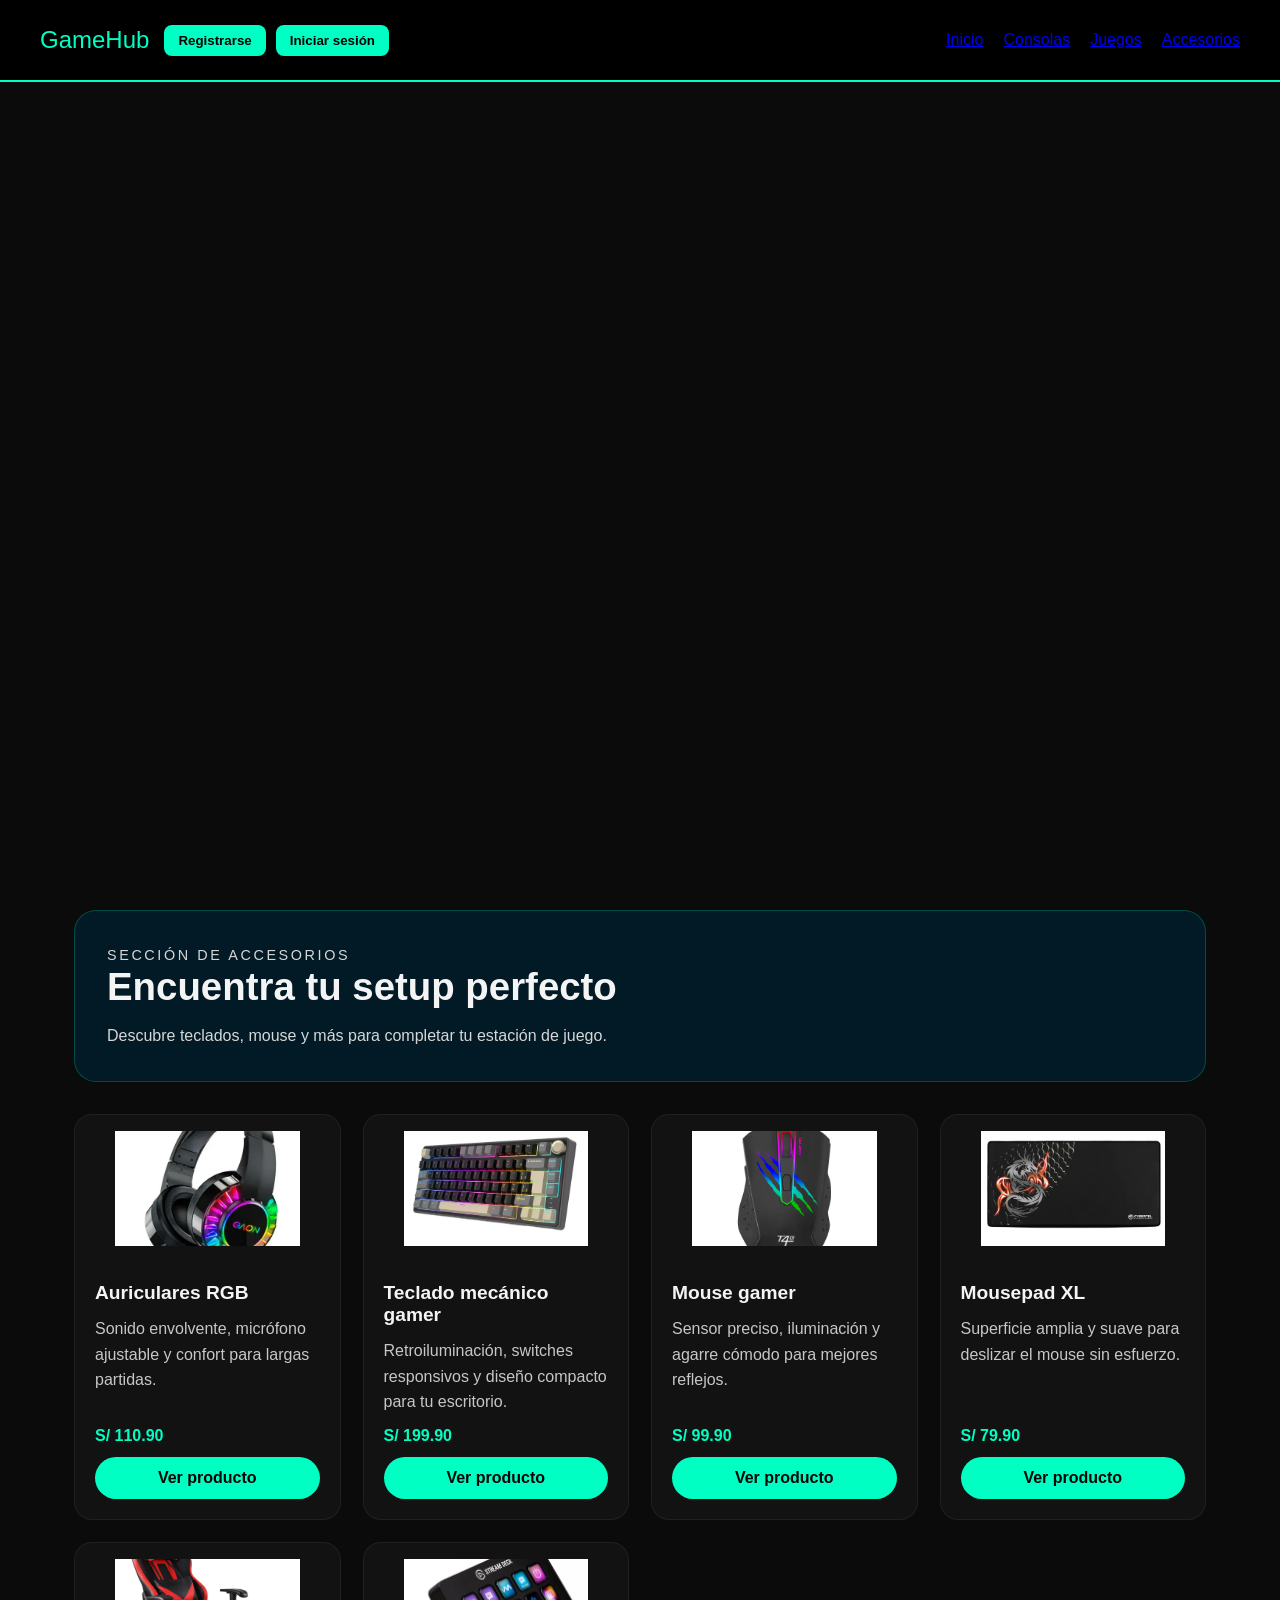
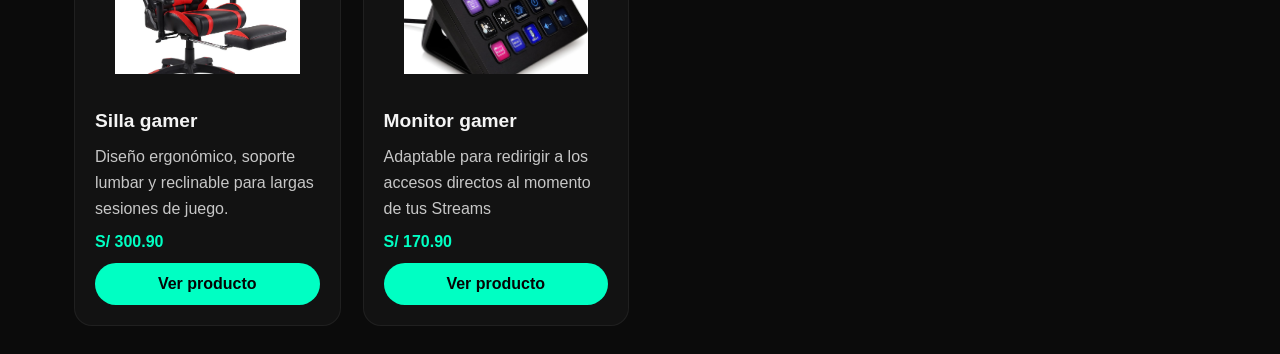
==== commit 7fd4b74e: "Merge pull request #11 from IsaacGlitch/main Acceso a las actualizaciones de todas las ramas" ====
--- a/accesorios.html
+++ b/accesorios.html
@@ -108,72 +108,6 @@
                     <a class="boton" href="#">Ver producto</a>
                 </div>
             </article>
-            <article class="accesorio-card">
-                <figure>
-                    <img src="imagenes/mandogamer.webp" alt="Mando gamer inalámbrico">
-                </figure>
-                <div class="card-content">
-                    <h2>Mando inalámbrico</h2>
-                    <p>Compatible con PC y consolas, diseño ergonómico y botones programables.</p>
-                    <span class="precio">S/ 249.00</span>
-                    <a class="boton" href="#">Ver producto</a>
-                </div>
-            </article>
-            <article class="accesorio-card">
-                <figure>
-                    <img src="imagenes/soporteaudifonos.webp" alt="Soporte para auriculares gamer">
-                </figure>
-                <div class="card-content">
-                    <h2>Soporte para auriculares</h2>
-                    <p>Organiza tu escritorio y mantén tus auriculares a mano con estilo.</p>
-                    <span class="precio">S/ 49.90</span>
-                    <a class="boton" href="#">Ver producto</a>
-                </div>
-            </article>
-            <article class="accesorio-card">
-                <figure>
-                    <img src="imagenes/monitorgamer.webp" alt="Monitor gamer curvo 27 pulgadas">
-                </figure>
-                <div class="card-content">
-                    <h2>Monitor gamer</h2>
-                    <p>Adaptable para redirigir a los accesos directos al momento de tus Streams</p>
-                    <span class="precio">S/ 170.90</span>
-                    <a class="boton" href="#">Ver producto</a>
-                </div>
-            </article>
-            <article class="accesorio-card">
-                <figure>
-                    <img src="imagenes/webcam.webp" alt="Webcam para streaming">
-                </figure>
-                <div class="card-content">
-                    <h2>Webcam para streaming</h2>
-                    <p>Calidad Full HD, micrófono integrado y fácil configuración para tus transmisiones.</p>
-                    <span class="precio">S/ 89.90</span>
-                    <a class="boton" href="#">Ver producto</a>
-                </div>
-            </article>
-            <article class="accesorio-card">
-                <figure>
-                    <img src="imagenes/soportelaptop.webp" alt="Soporte para laptop">
-                </figure>
-                <div class="card-content">
-                    <h2>Soporte para laptop</h2>
-                    <p>Permite tener tu laptop en una posición ergonómica y cómoda mientras trabajas o juegas.</p>
-                    <span class="precio">S/ 79.90</span>
-                    <a class="boton" href="#">Ver producto</a>
-                </div>
-            </article>
-            <article class="accesorio-card">
-                <figure>
-                    <img src="imagenes/volantegamer.webp" alt="Volante gamer">
-                </figure>
-                <div class="card-content">
-                    <h2>Volante gamer</h2>
-                    <p>Simulación realista de conducción con retroalimentación háptica y diseño ergonómico.</p>
-                    <span class="precio">S/ 299.90</span>
-                    <a class="boton" href="#">Ver producto</a>
-                </div>
-            </article>
         </section>
     </main>
 
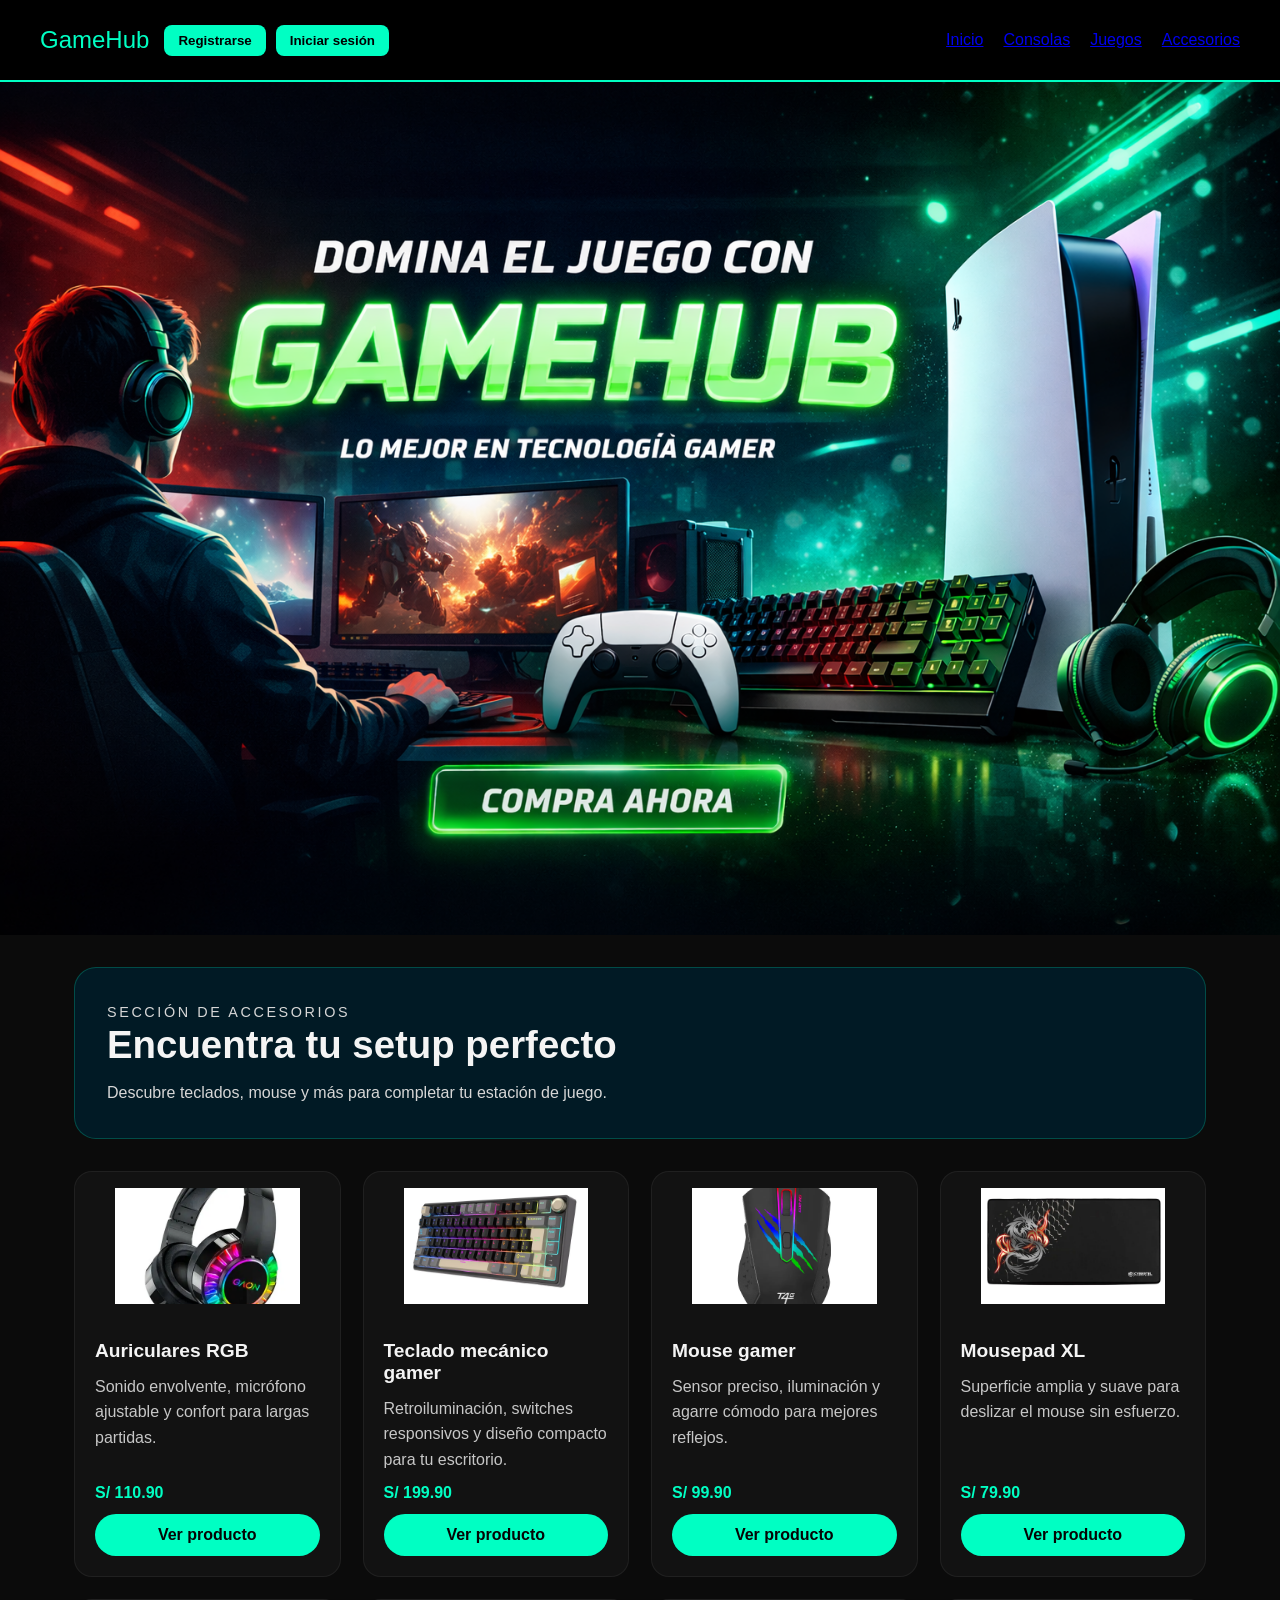
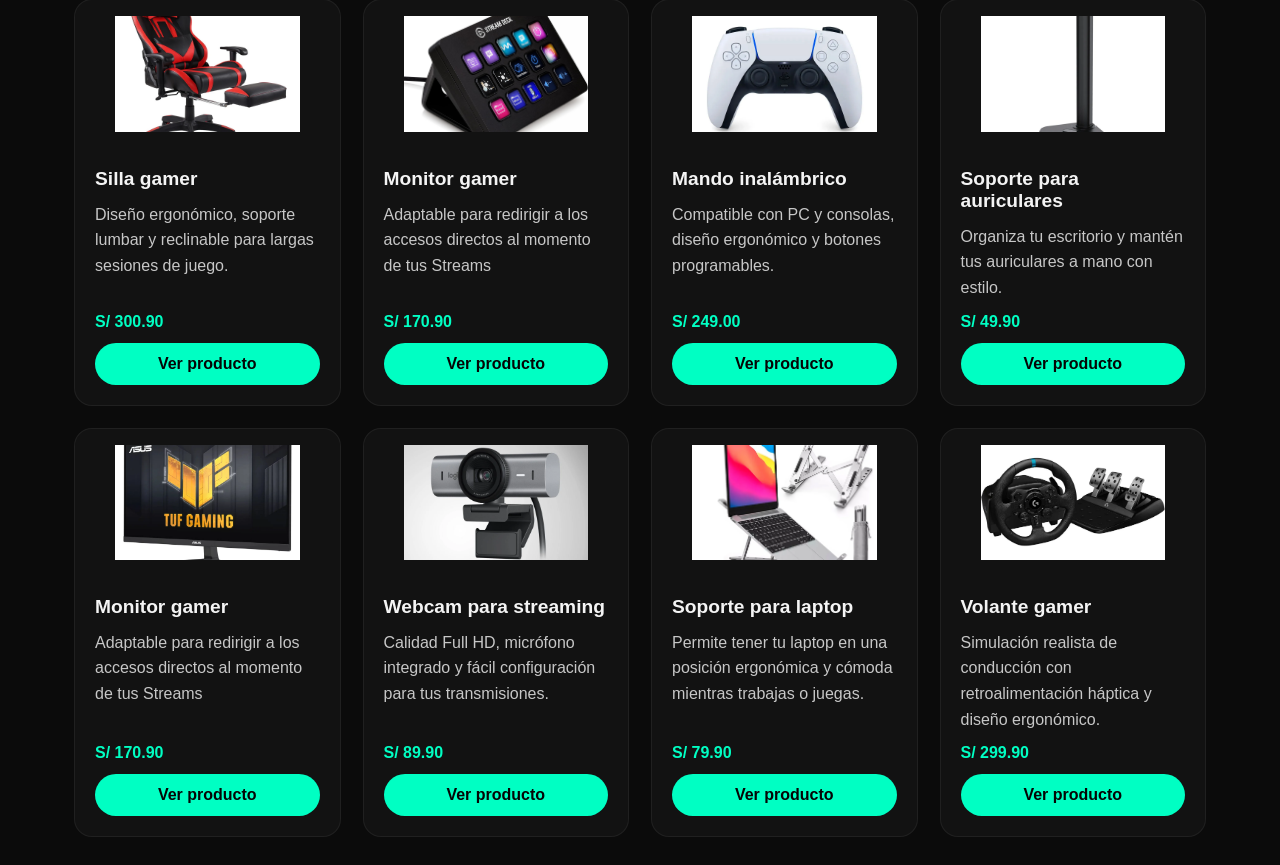
==== commit f854ef58: "Cambios realizados en la seccion de accesorios con su JS" ====
--- a/accesorios.html
+++ b/accesorios.html
@@ -27,7 +27,11 @@
         </ul>
     </nav>
 </header>
+
+
+
     <section class="banner">
+        <img src="imagenes/Banner.png" alt="Banner de accesorios">
     </section>
     <main class="accesorios-page">
         <header class="hero">
@@ -108,6 +112,72 @@
                     <a class="boton" href="#">Ver producto</a>
                 </div>
             </article>
+            <article class="accesorio-card">
+                <figure>
+                    <img src="imagenes/mandogamer.webp" alt="Mando gamer inalámbrico">
+                </figure>
+                <div class="card-content">
+                    <h2>Mando inalámbrico</h2>
+                    <p>Compatible con PC y consolas, diseño ergonómico y botones programables.</p>
+                    <span class="precio">S/ 249.00</span>
+                    <a class="boton" href="#">Ver producto</a>
+                </div>
+            </article>
+            <article class="accesorio-card">
+                <figure>
+                    <img src="imagenes/soporteaudifonos.webp" alt="Soporte para auriculares gamer">
+                </figure>
+                <div class="card-content">
+                    <h2>Soporte para auriculares</h2>
+                    <p>Organiza tu escritorio y mantén tus auriculares a mano con estilo.</p>
+                    <span class="precio">S/ 49.90</span>
+                    <a class="boton" href="#">Ver producto</a>
+                </div>
+            </article>
+            <article class="accesorio-card">
+                <figure>
+                    <img src="imagenes/monitorgamer.webp" alt="Monitor gamer curvo 27 pulgadas">
+                </figure>
+                <div class="card-content">
+                    <h2>Monitor gamer</h2>
+                    <p>Adaptable para redirigir a los accesos directos al momento de tus Streams</p>
+                    <span class="precio">S/ 170.90</span>
+                    <a class="boton" href="#">Ver producto</a>
+                </div>
+            </article>
+            <article class="accesorio-card">
+                <figure>
+                    <img src="imagenes/webcam.webp" alt="Webcam para streaming">
+                </figure>
+                <div class="card-content">
+                    <h2>Webcam para streaming</h2>
+                    <p>Calidad Full HD, micrófono integrado y fácil configuración para tus transmisiones.</p>
+                    <span class="precio">S/ 89.90</span>
+                    <a class="boton" href="#">Ver producto</a>
+                </div>
+            </article>
+            <article class="accesorio-card">
+                <figure>
+                    <img src="imagenes/soportelaptop.webp" alt="Soporte para laptop">
+                </figure>
+                <div class="card-content">
+                    <h2>Soporte para laptop</h2>
+                    <p>Permite tener tu laptop en una posición ergonómica y cómoda mientras trabajas o juegas.</p>
+                    <span class="precio">S/ 79.90</span>
+                    <a class="boton" href="#">Ver producto</a>
+                </div>
+            </article>
+            <article class="accesorio-card">
+                <figure>
+                    <img src="imagenes/volantegamer.webp" alt="Volante gamer">
+                </figure>
+                <div class="card-content">
+                    <h2>Volante gamer</h2>
+                    <p>Simulación realista de conducción con retroalimentación háptica y diseño ergonómico.</p>
+                    <span class="precio">S/ 299.90</span>
+                    <a class="boton" href="#">Ver producto</a>
+                </div>
+            </article>
         </section>
     </main>
 
@@ -133,6 +203,18 @@
     </div>
 </div>
 
+<!-- MODAL PRODUCTO -->
+<div id="modalProducto" class="modal">
+    <div class="modal-contenido">
+        <span class="cerrar" onclick="cerrarModalProducto()">&times;</span>
+        <img id="producto-imagen" src="" alt="" style="width: 100%; max-height: 320px; object-fit: contain; border-radius: 14px; margin-bottom: 16px; background: #000;">
+        <h2 id="producto-nombre"></h2>
+        <p id="producto-descripcion"></p>
+        <p id="producto-precio" style="font-weight: 700; color: #00ffc3;"></p>
+        <button onclick="cerrarModalProducto()" style="margin-top: 16px; background: #00ffc3; color: #050505; border: none; padding: 10px 16px; border-radius: 10px; cursor: pointer;">Cerrar</button>
+    </div>
+</div>
+
 <script src="funciones/funciones.js"></script> 
 </body>
 </html>
--- a/estilos/diseño.css
+++ b/estilos/diseño.css
@@ -33,13 +33,9 @@
     cursor: pointer;
 }
 /* BANNER */
-.banner {
-    height: 800px;
+.banner img {
     width: 100%;
-    background: url('Banner.png') center/cover;
-    display: flex;
-    justify-content: center;
-    align-items: center;
+    height: auto;
 }
 
 .accesorios-page {
